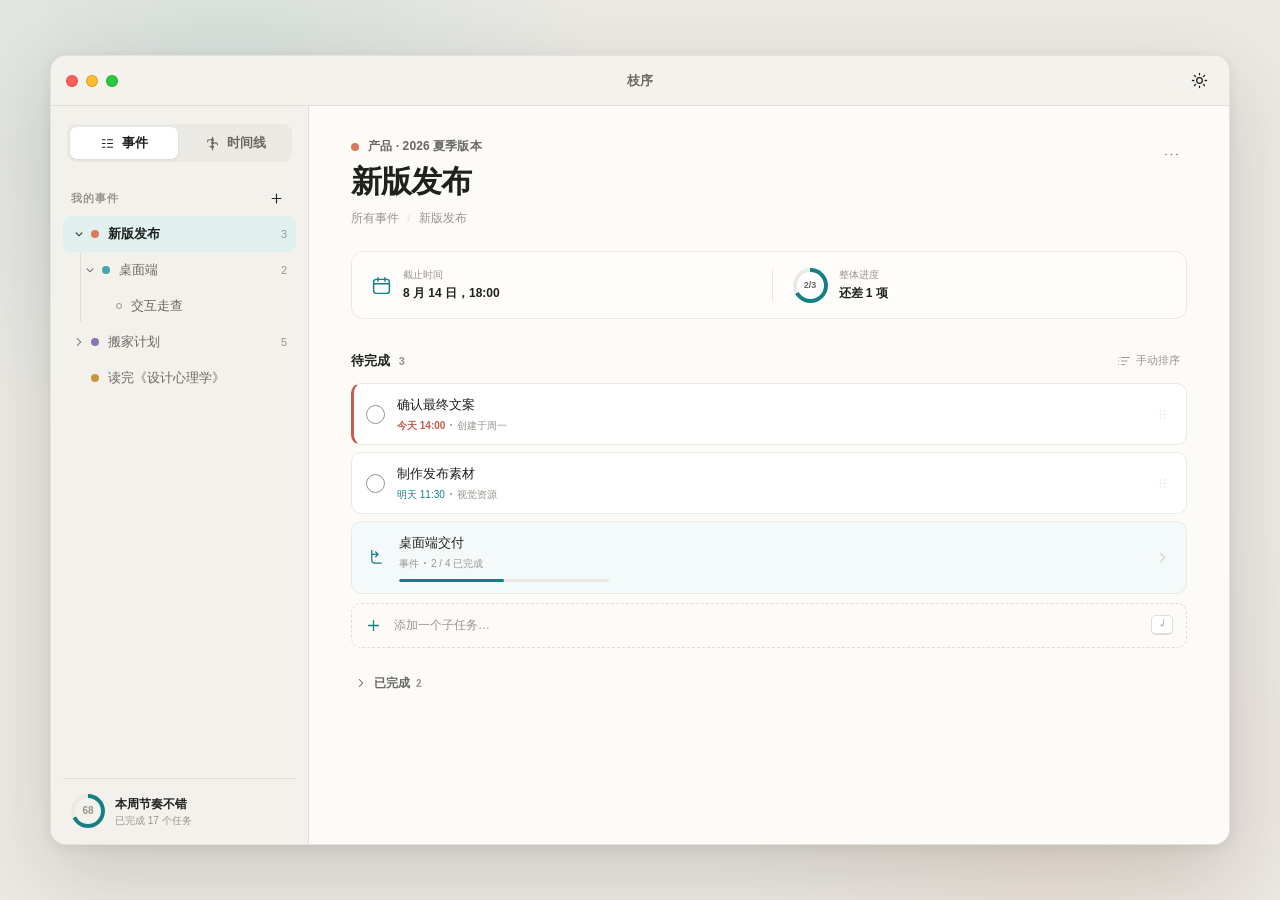
==== prototype/index.html @ 61d1992c "feat: implement macOS todo v1" ====
<!doctype html>
<html lang="zh-CN">
  <head>
    <meta charset="UTF-8" />
    <meta name="viewport" content="width=device-width, initial-scale=1.0" />
    <meta name="color-scheme" content="light dark" />
    <title>枝序 · Todo 原型</title>
    <link rel="stylesheet" href="styles.css" />
  </head>
  <body>
    <main class="stage">
      <section class="app-window" aria-label="枝序 Todo 应用原型">
        <header class="titlebar">
          <div class="traffic-lights" aria-hidden="true">
            <span class="traffic red"></span>
            <span class="traffic yellow"></span>
            <span class="traffic green"></span>
          </div>
          <div class="window-title">枝序</div>
          <button class="icon-button theme-toggle" type="button" aria-label="切换深浅色模式" title="切换主题">
            <svg class="sun-icon" viewBox="0 0 24 24" aria-hidden="true"><circle cx="12" cy="12" r="4"></circle><path d="M12 2v2M12 20v2M4.93 4.93l1.42 1.42M17.66 17.66l1.41 1.41M2 12h2M20 12h2M4.93 19.07l1.42-1.42M17.66 6.34l1.41-1.41"></path></svg>
            <svg class="moon-icon" viewBox="0 0 24 24" aria-hidden="true"><path d="M20.7 15.8A9 9 0 1 1 8.2 3.3a7 7 0 0 0 12.5 12.5Z"></path></svg>
          </button>
        </header>

        <div class="app-body">
          <aside class="sidebar">
            <nav class="view-switcher" aria-label="主视图">
              <button class="view-button active" type="button" data-view="events">
                <svg viewBox="0 0 24 24" aria-hidden="true"><path d="M4 6h4M4 12h4M4 18h4M12 6h8M12 12h8M12 18h8"></path></svg>
                <span>事件</span>
              </button>
              <button class="view-button" type="button" data-view="timeline">
                <svg viewBox="0 0 24 24" aria-hidden="true"><path d="M12 2v20M12 6H7a3 3 0 0 0-3 3v0M12 11h5a3 3 0 0 1 3 3v0M12 17H8"></path><circle cx="12" cy="6" r="1.5"></circle><circle cx="12" cy="11" r="1.5"></circle><circle cx="12" cy="17" r="1.5"></circle></svg>
                <span>时间线</span>
              </button>
            </nav>

            <div class="sidebar-section events-nav">
              <div class="section-label-row">
                <p class="section-label">我的事件</p>
                <button class="mini-button" type="button" aria-label="新建顶层事件" title="新建事件">
                  <svg viewBox="0 0 24 24" aria-hidden="true"><path d="M12 5v14M5 12h14"></path></svg>
                </button>
              </div>
              <div class="tree" role="tree" aria-label="事件树">
                <button class="tree-row active" type="button" role="treeitem" aria-selected="true">
                  <svg class="chevron expanded" viewBox="0 0 24 24" aria-hidden="true"><path d="m7 10 5 5 5-5"></path></svg>
                  <span class="event-dot coral"></span>
                  <span class="tree-name">新版发布</span>
                  <span class="count">3</span>
                </button>
                <div class="tree-children" role="group">
                  <button class="tree-row" type="button" role="treeitem">
                    <span class="tree-indent"></span>
                    <svg class="chevron expanded" viewBox="0 0 24 24" aria-hidden="true"><path d="m7 10 5 5 5-5"></path></svg>
                    <span class="event-dot cyan"></span>
                    <span class="tree-name">桌面端</span>
                    <span class="count">2</span>
                  </button>
                  <button class="tree-row depth-2" type="button" role="treeitem">
                    <span class="event-dot leaf"></span>
                    <span class="tree-name">交互走查</span>
                  </button>
                </div>
                <button class="tree-row" type="button" role="treeitem">
                  <svg class="chevron" viewBox="0 0 24 24" aria-hidden="true"><path d="m9 18 6-6-6-6"></path></svg>
                  <span class="event-dot violet"></span>
                  <span class="tree-name">搬家计划</span>
                  <span class="count">5</span>
                </button>
                <button class="tree-row" type="button" role="treeitem">
                  <span class="chevron-spacer"></span>
                  <span class="event-dot amber"></span>
                  <span class="tree-name">读完《设计心理学》</span>
                </button>
              </div>
            </div>

            <div class="sidebar-section timeline-nav hidden">
              <p class="section-label">时间范围</p>
              <div class="time-groups">
                <button class="time-group active" type="button"><span>今天</span><span class="count">4</span></button>
                <button class="time-group" type="button"><span>明天</span><span class="count">2</span></button>
                <button class="time-group" type="button"><span>本周</span><span class="count">7</span></button>
                <button class="time-group" type="button"><span>其他</span><span class="count">9</span></button>
              </div>
            </div>

            <footer class="sidebar-footer">
              <div class="completion-ring" style="--progress: 68" aria-label="本周完成 68%"><span>68</span></div>
              <div><strong>本周节奏不错</strong><span>已完成 17 个任务</span></div>
            </footer>
          </aside>

          <section class="content events-content">
            <header class="content-header">
              <div>
                <div class="eyebrow"><span class="event-dot coral"></span> 产品 · 2026 夏季版本</div>
                <div class="title-edit-row">
                  <h1 contenteditable="true" spellcheck="false" aria-label="事件标题">新版发布</h1>
                  <span class="edit-hint">点击编辑</span>
                </div>
                <p class="path">所有事件 <span>/</span> 新版发布</p>
              </div>
              <button class="more-button" type="button" aria-label="更多操作">
                <svg viewBox="0 0 24 24" aria-hidden="true"><circle cx="5" cy="12" r="1"></circle><circle cx="12" cy="12" r="1"></circle><circle cx="19" cy="12" r="1"></circle></svg>
              </button>
            </header>

            <div class="meta-strip">
              <button class="meta-item deadline-button" type="button">
                <svg viewBox="0 0 24 24" aria-hidden="true"><rect x="3" y="5" width="18" height="16" rx="3"></rect><path d="M8 3v4M16 3v4M3 10h18"></path></svg>
                <span><small>截止时间</small><strong>8 月 14 日，18:00</strong></span>
              </button>
              <div class="meta-divider"></div>
              <div class="meta-item progress-meta">
                <div class="progress-ring" style="--progress: 67"><span>2/3</span></div>
                <span><small>整体进度</small><strong>还差 1 项</strong></span>
              </div>
            </div>

            <div class="task-area">
              <div class="list-heading">
                <h2>待完成 <span>3</span></h2>
                <button class="sort-button" type="button" aria-label="调整排序">
                  <svg viewBox="0 0 24 24" aria-hidden="true"><path d="M8 6h13M8 12h9M8 18h5M3 6h.01M3 12h.01M3 18h.01"></path></svg>
                  手动排序
                </button>
              </div>

              <div class="task-list" role="list">
                <article class="task-card overdue" role="listitem">
                  <button class="check-button" type="button" aria-label="完成：确认最终文案"></button>
                  <div class="task-main">
                    <div class="task-title">确认最终文案</div>
                    <div class="task-meta"><span class="deadline overdue-text">今天 14:00</span><span>创建于周一</span></div>
                  </div>
                  <button class="drag-handle" type="button" aria-label="拖动排序"><svg viewBox="0 0 24 24" aria-hidden="true"><circle cx="9" cy="7" r="1"></circle><circle cx="15" cy="7" r="1"></circle><circle cx="9" cy="12" r="1"></circle><circle cx="15" cy="12" r="1"></circle><circle cx="9" cy="17" r="1"></circle><circle cx="15" cy="17" r="1"></circle></svg></button>
                </article>

                <article class="task-card" role="listitem">
                  <button class="check-button" type="button" aria-label="完成：制作发布素材"></button>
                  <div class="task-main">
                    <div class="task-title">制作发布素材</div>
                    <div class="task-meta"><span class="deadline">明天 11:30</span><span>视觉资源</span></div>
                  </div>
                  <button class="drag-handle" type="button" aria-label="拖动排序"><svg viewBox="0 0 24 24" aria-hidden="true"><circle cx="9" cy="7" r="1"></circle><circle cx="15" cy="7" r="1"></circle><circle cx="9" cy="12" r="1"></circle><circle cx="15" cy="12" r="1"></circle><circle cx="9" cy="17" r="1"></circle><circle cx="15" cy="17" r="1"></circle></svg></button>
                </article>

                <article class="task-card event-card" role="listitem">
                  <div class="branch-icon"><svg viewBox="0 0 24 24" aria-hidden="true"><path d="M6 3v12a4 4 0 0 0 4 4h8M6 8h8M11 5l3 3-3 3"></path></svg></div>
                  <div class="task-main">
                    <div class="task-title">桌面端交付</div>
                    <div class="task-meta"><span>事件</span><span>2 / 4 已完成</span></div>
                    <div class="linear-progress"><span style="width: 50%"></span></div>
                  </div>
                  <button class="open-child" type="button" aria-label="打开子事件"><svg viewBox="0 0 24 24" aria-hidden="true"><path d="m9 18 6-6-6-6"></path></svg></button>
                </article>
              </div>

              <form class="quick-add">
                <svg viewBox="0 0 24 24" aria-hidden="true"><path d="M12 5v14M5 12h14"></path></svg>
                <label class="sr-only" for="new-task">添加子任务</label>
                <input id="new-task" type="text" placeholder="添加一个子任务…" autocomplete="off" />
                <kbd>↵</kbd>
              </form>

              <button class="completed-toggle" type="button" aria-expanded="false">
                <svg class="chevron" viewBox="0 0 24 24" aria-hidden="true"><path d="m9 18 6-6-6-6"></path></svg>
                已完成 <span>2</span>
              </button>
              <div class="completed-list hidden">
                <article class="task-card completed"><button class="check-button checked" type="button" aria-label="恢复：明确首版范围"><svg viewBox="0 0 24 24" aria-hidden="true"><path d="m5 12 4 4L19 6"></path></svg></button><div class="task-main"><div class="task-title">明确首版范围</div><div class="task-meta"><span>昨天完成</span></div></div></article>
                <article class="task-card completed"><button class="check-button checked" type="button" aria-label="恢复：完成数据模型"><svg viewBox="0 0 24 24" aria-hidden="true"><path d="m5 12 4 4L19 6"></path></svg></button><div class="task-main"><div class="task-title">完成数据模型</div><div class="task-meta"><span>周二完成</span></div></div></article>
              </div>
            </div>
          </section>

          <section class="content timeline-content hidden">
            <header class="content-header timeline-header">
              <div><div class="eyebrow">2026 年 8 月 7 日 · 星期五</div><h1>今天</h1><p class="path">把注意力留给眼前的事</p></div>
              <label class="switch-label"><input type="checkbox" /><span class="switch"></span>显示已完成</label>
            </header>
            <div class="timeline-summary">
              <div><span class="summary-number">4</span><span>项待完成</span></div>
              <div class="day-progress"><span style="width: 42%"></span></div>
              <span>今日完成 3 / 7</span>
            </div>
            <div class="task-area timeline-area">
              <div class="list-heading alert-heading"><h2>已逾期 <span>1</span></h2><span>优先处理</span></div>
              <article class="task-card overdue"><button class="check-button" type="button" aria-label="完成：确认最终文案"></button><div class="task-main"><div class="task-title">确认最终文案</div><div class="task-meta"><span class="deadline overdue-text">已逾期 2 小时</span><span>新版发布</span></div></div></article>
              <div class="list-heading today-heading"><h2>今天 <span>3</span></h2><span>按截止时间排序</span></div>
              <article class="task-card"><button class="check-button" type="button" aria-label="完成：修复列表滚动问题"></button><div class="task-main"><div class="task-title">修复列表滚动问题</div><div class="task-meta"><span class="deadline">16:30</span><span>新版发布 / 桌面端</span></div></div></article>
              <article class="task-card event-card"><div class="branch-icon"><svg viewBox="0 0 24 24" aria-hidden="true"><path d="M6 3v12a4 4 0 0 0 4 4h8M6 8h8M11 5l3 3-3 3"></path></svg></div><div class="task-main"><div class="task-title">搬家计划</div><div class="task-meta"><span class="deadline">18:00</span><span>事件摘要 · 3 / 5 已完成</span></div><div class="linear-progress"><span style="width: 60%"></span></div></div><button class="open-child" type="button" aria-label="打开事件"><svg viewBox="0 0 24 24" aria-hidden="true"><path d="m9 18 6-6-6-6"></path></svg></button></article>
              <article class="task-card"><button class="check-button" type="button" aria-label="完成：整理测试反馈"></button><div class="task-main"><div class="task-title">整理测试反馈</div><div class="task-meta"><span class="deadline">20:00</span><span>新版发布 / 桌面端</span></div></div></article>
            </div>
          </section>
        </div>

        <div class="toast" role="status" aria-live="polite">任务已完成 <button type="button">撤销</button></div>
      </section>
    </main>
    <script src="app.js"></script>
  </body>
</html>
---- prototype/styles.css ----
:root {
  color-scheme: light;
  --bg: #ebe9e4;
  --window: #fcfbf8;
  --sidebar: #f3f1ec;
  --surface: #ffffff;
  --surface-hover: #f8f7f3;
  --text: #20201e;
  --muted: #696863;
  --faint: #98958e;
  --border: #dfddd6;
  --border-soft: #ebe9e3;
  --accent: #157f85;
  --accent-soft: #dff0ef;
  --danger: #c75b4f;
  --danger-soft: #f9e9e5;
  --shadow: 0 28px 80px rgba(53, 49, 39, 0.18), 0 3px 12px rgba(53, 49, 39, 0.08);
  --focus: #17868d;
}

[data-theme="dark"] {
  color-scheme: dark;
  --bg: #171816;
  --window: #20211f;
  --sidebar: #252623;
  --surface: #292a27;
  --surface-hover: #30312e;
  --text: #f1efe8;
  --muted: #b3b0a8;
  --faint: #85827b;
  --border: #3e3f3b;
  --border-soft: #333430;
  --accent: #65bdc0;
  --accent-soft: #223f3f;
  --danger: #ef8c7d;
  --danger-soft: #4b302d;
  --shadow: 0 30px 90px rgba(0, 0, 0, 0.45), 0 3px 12px rgba(0, 0, 0, 0.3);
  --focus: #72cdd0;
}

* { box-sizing: border-box; }

body {
  margin: 0;
  min-width: 760px;
  background: var(--bg);
  color: var(--text);
  font-family: -apple-system, BlinkMacSystemFont, "SF Pro Text", "PingFang SC", "Helvetica Neue", sans-serif;
  -webkit-font-smoothing: antialiased;
}

button, input { font: inherit; }
button { color: inherit; }
button, [contenteditable="true"] { -webkit-tap-highlight-color: transparent; }
button { cursor: pointer; }

button:focus-visible, input:focus-visible, [contenteditable="true"]:focus-visible {
  outline: 2px solid var(--focus);
  outline-offset: 2px;
}

.stage {
  min-height: 100vh;
  display: grid;
  place-items: center;
  padding: 32px;
  background:
    radial-gradient(circle at 18% 12%, color-mix(in srgb, var(--accent) 11%, transparent), transparent 28%),
    radial-gradient(circle at 82% 88%, color-mix(in srgb, #df8d6c 10%, transparent), transparent 26%),
    var(--bg);
}

.app-window {
  width: min(1180px, calc(100vw - 64px));
  height: min(790px, calc(100vh - 64px));
  min-height: 660px;
  overflow: hidden;
  border: 1px solid color-mix(in srgb, var(--border) 82%, transparent);
  border-radius: 16px;
  background: var(--window);
  box-shadow: var(--shadow);
  position: relative;
}

.titlebar {
  height: 50px;
  display: grid;
  grid-template-columns: 1fr auto 1fr;
  align-items: center;
  padding: 0 15px;
  border-bottom: 1px solid var(--border);
  background: color-mix(in srgb, var(--sidebar) 92%, transparent);
  user-select: none;
}

.traffic-lights { display: flex; gap: 8px; }
.traffic { width: 12px; height: 12px; border-radius: 50%; border: 0.5px solid rgba(0,0,0,.15); }
.traffic.red { background: #ff5f57; }
.traffic.yellow { background: #febc2e; }
.traffic.green { background: #28c840; }
.window-title { font-size: 13px; font-weight: 600; color: var(--muted); }

.icon-button, .mini-button, .more-button, .drag-handle, .open-child {
  border: 0;
  background: transparent;
  display: grid;
  place-items: center;
  border-radius: 7px;
}

.icon-button:hover, .mini-button:hover, .more-button:hover, .drag-handle:hover, .open-child:hover { background: var(--border-soft); }
.theme-toggle { justify-self: end; width: 30px; height: 30px; }
.theme-toggle svg { width: 17px; height: 17px; fill: none; stroke: currentColor; stroke-width: 1.8; stroke-linecap: round; stroke-linejoin: round; }
.moon-icon { display: none; }
[data-theme="dark"] .sun-icon { display: none; }
[data-theme="dark"] .moon-icon { display: block; }

.app-body { height: calc(100% - 50px); display: grid; grid-template-columns: 258px 1fr; }
.sidebar { min-width: 0; display: flex; flex-direction: column; padding: 18px 12px 14px; border-right: 1px solid var(--border); background: var(--sidebar); }

.view-switcher { display: grid; grid-template-columns: 1fr 1fr; gap: 4px; padding: 3px; margin: 0 4px 22px; background: var(--border-soft); border-radius: 9px; }
.view-button { border: 0; border-radius: 7px; padding: 7px 10px; background: transparent; color: var(--muted); display: flex; align-items: center; justify-content: center; gap: 7px; font-size: 13px; font-weight: 600; transition: background 160ms ease, color 160ms ease, box-shadow 160ms ease; }
.view-button svg { width: 15px; height: 15px; fill: none; stroke: currentColor; stroke-width: 1.8; stroke-linecap: round; stroke-linejoin: round; }
.view-button.active { color: var(--text); background: var(--surface); box-shadow: 0 1px 3px rgba(0,0,0,.08); }
.sidebar-section { flex: 1; min-height: 0; overflow-y: auto; }
.section-label-row { height: 28px; display: flex; align-items: center; justify-content: space-between; padding: 0 8px; }
.section-label { margin: 0; padding: 0 8px 9px; color: var(--faint); font-size: 11px; font-weight: 700; letter-spacing: .08em; text-transform: uppercase; }
.section-label-row .section-label { padding: 0; }
.mini-button { width: 25px; height: 25px; }
.mini-button svg { width: 15px; height: 15px; fill: none; stroke: currentColor; stroke-width: 1.8; stroke-linecap: round; }
.tree { margin-top: 4px; }
.tree-row, .time-group { width: 100%; border: 0; background: transparent; min-height: 36px; padding: 7px 9px; border-radius: 8px; display: flex; align-items: center; color: var(--muted); font-size: 13px; text-align: left; transition: background 150ms ease, color 150ms ease; }
.tree-row:hover, .time-group:hover { color: var(--text); background: var(--surface-hover); }
.tree-row.active, .time-group.active { color: var(--text); background: var(--accent-soft); font-weight: 600; }
.tree-row .chevron { width: 14px; height: 14px; margin-right: 3px; fill: none; stroke: currentColor; stroke-width: 1.8; stroke-linecap: round; stroke-linejoin: round; }
.chevron-spacer { width: 17px; }
.tree-indent { width: 11px; }
.depth-2 { padding-left: 51px; }
.event-dot { flex: 0 0 auto; width: 8px; height: 8px; border-radius: 50%; margin: 0 9px 0 2px; background: var(--faint); }
.event-dot.coral { background: #df765e; }
.event-dot.cyan { background: #4aa5ab; }
.event-dot.violet { background: #8c76b2; }
.event-dot.amber { background: #c9963e; }
.event-dot.leaf { width: 6px; height: 6px; background: transparent; border: 1.5px solid var(--faint); }
.tree-name { white-space: nowrap; overflow: hidden; text-overflow: ellipsis; }
.count { margin-left: auto; color: var(--faint); font-size: 11px; font-weight: 500; }
.tree-children { position: relative; }
.tree-children::before { content: ""; position: absolute; top: 0; bottom: 2px; left: 17px; width: 1px; background: var(--border); }
.time-groups { display: grid; gap: 2px; }
.time-group { padding-inline: 12px; font-weight: 550; }

.sidebar-footer { margin-top: auto; padding: 15px 8px 2px; border-top: 1px solid var(--border); display: flex; align-items: center; gap: 10px; }
.sidebar-footer strong, .sidebar-footer span { display: block; }
.sidebar-footer strong { font-size: 12px; line-height: 1.7; }
.sidebar-footer > div > span { font-size: 10px; color: var(--faint); }
.completion-ring, .progress-ring { --size: 34px; width: var(--size); height: var(--size); border-radius: 50%; display: grid; place-items: center; flex: 0 0 auto; position: relative; background: conic-gradient(var(--accent) calc(var(--progress) * 1%), var(--border-soft) 0); }
.completion-ring::after, .progress-ring::after { content: ""; position: absolute; inset: 4px; border-radius: 50%; background: var(--sidebar); }
.completion-ring span, .progress-ring span { position: relative; z-index: 1; font-size: 9px; font-weight: 700; color: var(--muted); }

.content { min-width: 0; overflow-y: auto; background: var(--window); }
.content-header { min-height: 145px; display: flex; align-items: flex-start; justify-content: space-between; padding: 32px 42px 22px; }
.eyebrow { display: flex; align-items: center; color: var(--muted); font-size: 12px; font-weight: 600; letter-spacing: .01em; margin-bottom: 8px; }
.eyebrow .event-dot { margin-left: 0; }
.title-edit-row { display: flex; align-items: center; gap: 10px; }
h1 { margin: 0; font-size: 31px; line-height: 1.25; letter-spacing: -.035em; font-weight: 710; }
h1[contenteditable="true"] { border-radius: 5px; }
.edit-hint { opacity: 0; color: var(--faint); font-size: 11px; transition: opacity 150ms ease; }
.title-edit-row:hover .edit-hint { opacity: 1; }
.path { margin: 8px 0 0; color: var(--faint); font-size: 12px; }
.path span { margin: 0 5px; color: var(--border); }
.more-button { width: 32px; height: 32px; color: var(--muted); }
.more-button svg { width: 19px; height: 19px; fill: currentColor; }

.meta-strip { margin: 0 42px; padding: 13px 16px; min-height: 67px; border: 1px solid var(--border-soft); border-radius: 12px; background: color-mix(in srgb, var(--surface) 65%, transparent); display: flex; align-items: center; gap: 20px; }
.meta-item { min-width: 0; display: flex; align-items: center; gap: 11px; }
button.meta-item { flex: 1; border: 0; background: transparent; text-align: left; border-radius: 7px; padding: 3px; }
button.meta-item:hover { background: var(--surface-hover); }
.meta-item > svg { width: 21px; height: 21px; fill: none; stroke: var(--accent); stroke-width: 1.7; stroke-linecap: round; stroke-linejoin: round; }
.meta-item small, .meta-item strong { display: block; }
.meta-item small { margin-bottom: 3px; color: var(--faint); font-size: 10px; }
.meta-item strong { color: var(--text); font-size: 12px; font-weight: 600; }
.meta-divider { width: 1px; height: 34px; background: var(--border-soft); }
.progress-meta { flex: 1; }
.progress-ring { --size: 35px; }
.progress-ring::after { background: var(--surface); }

.task-area { padding: 29px 42px 48px; }
.list-heading { display: flex; align-items: center; justify-content: space-between; margin: 0 0 10px; }
.list-heading h2 { margin: 0; font-size: 13px; font-weight: 700; }
.list-heading h2 span { margin-left: 5px; color: var(--faint); font-size: 11px; font-weight: 600; }
.sort-button { border: 0; background: transparent; padding: 5px 7px; border-radius: 6px; color: var(--faint); font-size: 11px; display: flex; align-items: center; gap: 5px; }
.sort-button:hover { color: var(--text); background: var(--surface-hover); }
.sort-button svg { width: 14px; height: 14px; fill: none; stroke: currentColor; stroke-width: 1.7; stroke-linecap: round; }
.task-list { display: grid; gap: 7px; }
.task-card { min-height: 62px; display: flex; align-items: center; gap: 12px; padding: 11px 10px 11px 14px; border: 1px solid var(--border-soft); border-radius: 10px; background: var(--surface); transition: border-color 150ms ease, background 150ms ease, box-shadow 150ms ease; }
.task-card:hover { border-color: var(--border); background: var(--surface-hover); box-shadow: 0 2px 7px rgba(0,0,0,.035); }
.task-card.overdue { border-left: 3px solid var(--danger); padding-left: 12px; }
.check-button { width: 19px; height: 19px; padding: 0; flex: 0 0 auto; border: 1.5px solid var(--faint); border-radius: 50%; background: transparent; display: grid; place-items: center; transition: border-color 150ms ease, background 150ms ease; }
.check-button:hover { border-color: var(--accent); background: var(--accent-soft); }
.check-button.checked { border-color: var(--accent); background: var(--accent); color: white; }
.check-button svg { width: 13px; height: 13px; fill: none; stroke: currentColor; stroke-width: 2.2; stroke-linecap: round; stroke-linejoin: round; }
.task-main { min-width: 0; flex: 1; }
.task-title { font-size: 13px; font-weight: 590; line-height: 1.5; }
.task-meta { margin-top: 4px; display: flex; align-items: center; gap: 12px; color: var(--faint); font-size: 10px; white-space: nowrap; overflow: hidden; text-overflow: ellipsis; }
.task-meta span + span { position: relative; }
.task-meta span + span::before { content: ""; position: absolute; left: -7px; top: 5px; width: 2px; height: 2px; border-radius: 50%; background: var(--faint); }
.deadline { color: var(--accent); }
.overdue-text { color: var(--danger); font-weight: 650; }
.drag-handle, .open-child { width: 28px; height: 28px; color: var(--faint); opacity: .35; }
.task-card:hover .drag-handle, .task-card:hover .open-child { opacity: 1; }
.drag-handle svg { width: 17px; height: 17px; fill: currentColor; }
.open-child svg { width: 17px; height: 17px; fill: none; stroke: currentColor; stroke-width: 1.8; stroke-linecap: round; stroke-linejoin: round; }
.branch-icon { width: 21px; height: 21px; flex: 0 0 auto; display: grid; place-items: center; color: var(--accent); }
.branch-icon svg { width: 19px; height: 19px; fill: none; stroke: currentColor; stroke-width: 1.6; stroke-linecap: round; stroke-linejoin: round; }
.event-card { background: color-mix(in srgb, var(--accent-soft) 35%, var(--surface)); }
.linear-progress { width: min(210px, 60%); height: 3px; margin-top: 8px; border-radius: 10px; background: var(--border-soft); overflow: hidden; }
.linear-progress span { display: block; height: 100%; border-radius: inherit; background: var(--accent); }

.quick-add { height: 45px; margin-top: 9px; display: flex; align-items: center; gap: 10px; padding: 0 13px; border: 1px dashed var(--border); border-radius: 10px; transition: border-color 150ms ease, background 150ms ease; }
.quick-add:focus-within { border-style: solid; border-color: var(--accent); background: var(--surface); }
.quick-add > svg { width: 17px; height: 17px; fill: none; stroke: var(--accent); stroke-width: 1.8; stroke-linecap: round; }
.quick-add input { flex: 1; min-width: 0; border: 0; outline: 0; background: transparent; color: var(--text); font-size: 12px; }
.quick-add input::placeholder { color: var(--faint); }
kbd { min-width: 22px; padding: 3px 6px; border: 1px solid var(--border); border-bottom-width: 2px; border-radius: 5px; background: var(--surface); color: var(--faint); font-family: inherit; font-size: 10px; text-align: center; }
.completed-toggle { margin-top: 22px; padding: 5px 3px; border: 0; background: transparent; color: var(--muted); display: flex; align-items: center; gap: 6px; font-size: 12px; font-weight: 650; }
.completed-toggle:hover { color: var(--text); }
.completed-toggle svg { width: 14px; height: 14px; fill: none; stroke: currentColor; stroke-width: 1.8; stroke-linecap: round; stroke-linejoin: round; transition: transform 180ms ease; }
.completed-toggle[aria-expanded="true"] svg { transform: rotate(90deg); }
.completed-toggle span { color: var(--faint); font-size: 10px; }
.completed-list { display: grid; gap: 7px; margin-top: 8px; }
.task-card.completed { min-height: 52px; opacity: .62; }
.task-card.completed .task-title { text-decoration: line-through; }

.timeline-header { align-items: center; }
.switch-label { display: flex; align-items: center; gap: 8px; color: var(--muted); font-size: 11px; cursor: pointer; }
.switch-label input { position: absolute; opacity: 0; pointer-events: none; }
.switch { width: 31px; height: 18px; padding: 2px; border-radius: 20px; background: var(--border); transition: background 160ms ease; }
.switch::after { content: ""; display: block; width: 14px; height: 14px; border-radius: 50%; background: white; box-shadow: 0 1px 3px rgba(0,0,0,.2); transition: transform 160ms ease; }
.switch-label input:checked + .switch { background: var(--accent); }
.switch-label input:checked + .switch::after { transform: translateX(13px); }
.switch-label input:focus-visible + .switch { outline: 2px solid var(--focus); outline-offset: 2px; }
.timeline-summary { margin: 0 42px; padding: 16px 18px; border-radius: 12px; background: var(--accent-soft); display: grid; grid-template-columns: auto 1fr auto; align-items: center; gap: 16px; color: var(--muted); font-size: 11px; }
.timeline-summary > div:first-child { display: flex; align-items: baseline; gap: 5px; }
.summary-number { color: var(--text); font-size: 22px; font-weight: 720; }
.day-progress { height: 4px; overflow: hidden; border-radius: 5px; background: color-mix(in srgb, var(--accent) 18%, var(--surface)); }
.day-progress span { display: block; height: 100%; background: var(--accent); border-radius: inherit; }
.timeline-area { padding-top: 28px; }
.timeline-area .task-card { margin-bottom: 7px; }
.alert-heading { margin-top: 0; }
.alert-heading h2 { color: var(--danger); }
.alert-heading > span, .today-heading > span { color: var(--faint); font-size: 10px; }
.today-heading { margin-top: 26px; }

.toast { position: absolute; left: 50%; bottom: 22px; z-index: 10; transform: translate(-50%, 20px); opacity: 0; pointer-events: none; padding: 10px 12px 10px 15px; border-radius: 9px; background: #292a27; color: #fff; box-shadow: 0 9px 25px rgba(0,0,0,.24); font-size: 12px; transition: opacity 180ms ease, transform 180ms ease; }
.toast.show { opacity: 1; transform: translate(-50%, 0); pointer-events: auto; }
.toast button { margin-left: 14px; padding: 3px 6px; border: 0; border-radius: 4px; background: transparent; color: #7ed4d5; font-size: 11px; font-weight: 650; }
.hidden { display: none !important; }
.sr-only { position: absolute; width: 1px; height: 1px; padding: 0; margin: -1px; overflow: hidden; clip: rect(0,0,0,0); white-space: nowrap; border: 0; }

@media (max-width: 900px) {
  .stage { padding: 16px; }
  .app-window { width: calc(100vw - 32px); height: calc(100vh - 32px); }
  .app-body { grid-template-columns: 220px 1fr; }
  .content-header, .task-area { padding-left: 28px; padding-right: 28px; }
  .meta-strip, .timeline-summary { margin-left: 28px; margin-right: 28px; }
}

@media (prefers-reduced-motion: reduce) {
  *, *::before, *::after { scroll-behavior: auto !important; transition-duration: .01ms !important; animation-duration: .01ms !important; }
}
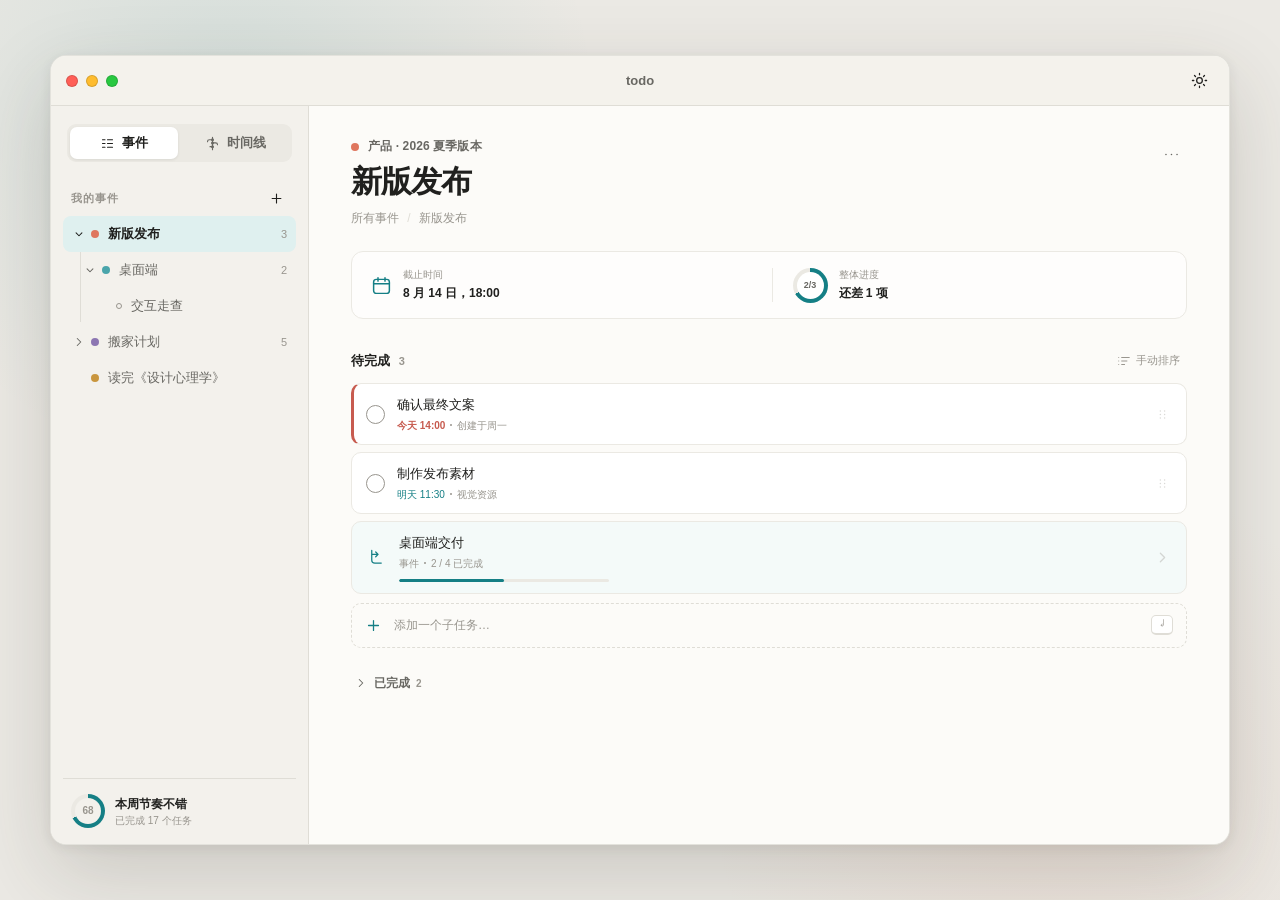
==== commit 5e44b70b: "feat: refine adaptive desktop UI" ====
--- a/prototype/index.html
+++ b/prototype/index.html
@@ -4,19 +4,19 @@
     <meta charset="UTF-8" />
     <meta name="viewport" content="width=device-width, initial-scale=1.0" />
     <meta name="color-scheme" content="light dark" />
-    <title>枝序 · Todo 原型</title>
+    <title>todo · Todo 原型</title>
     <link rel="stylesheet" href="styles.css" />
   </head>
   <body>
     <main class="stage">
-      <section class="app-window" aria-label="枝序 Todo 应用原型">
+      <section class="app-window" aria-label="todo 应用原型">
         <header class="titlebar">
           <div class="traffic-lights" aria-hidden="true">
             <span class="traffic red"></span>
             <span class="traffic yellow"></span>
             <span class="traffic green"></span>
           </div>
-          <div class="window-title">枝序</div>
+          <div class="window-title">todo</div>
           <button class="icon-button theme-toggle" type="button" aria-label="切换深浅色模式" title="切换主题">
             <svg class="sun-icon" viewBox="0 0 24 24" aria-hidden="true"><circle cx="12" cy="12" r="4"></circle><path d="M12 2v2M12 20v2M4.93 4.93l1.42 1.42M17.66 17.66l1.41 1.41M2 12h2M20 12h2M4.93 19.07l1.42-1.42M17.66 6.34l1.41-1.41"></path></svg>
             <svg class="moon-icon" viewBox="0 0 24 24" aria-hidden="true"><path d="M20.7 15.8A9 9 0 1 1 8.2 3.3a7 7 0 0 0 12.5 12.5Z"></path></svg>
